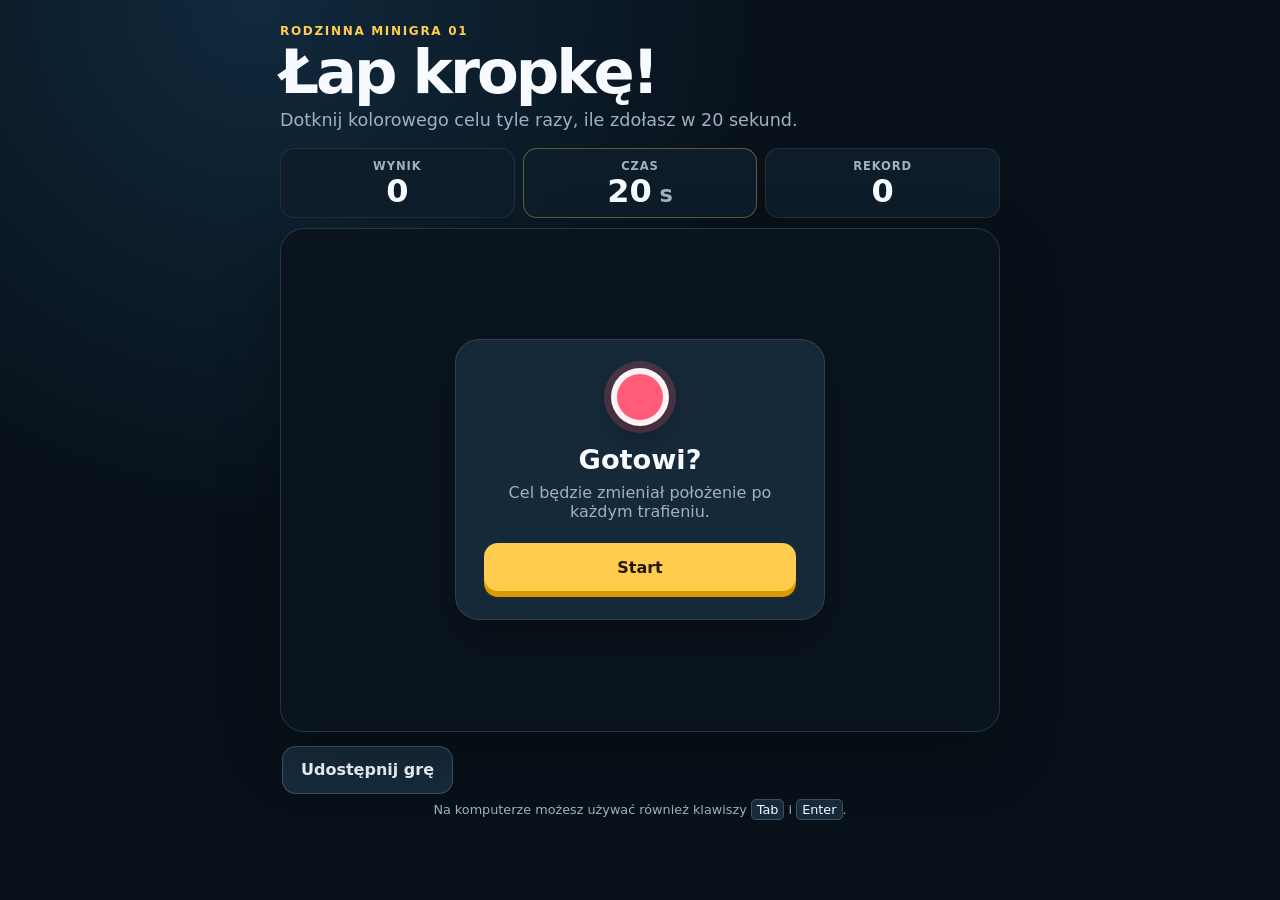
==== index.html @ 585843ab "Dodaj pierwsza gre mobilna Lap kropke" ====
<!doctype html>
<html lang="pl">
  <head>
    <meta charset="UTF-8" />
    <meta name="viewport" content="width=device-width, initial-scale=1" />
    <meta http-equiv="refresh" content="0; url=./projekty/lap-kropke/" />
    <title>Gry rodzinne</title>
  </head>
  <body>
    <p><a href="./projekty/lap-kropke/">Otwórz grę „Łap kropkę”</a></p>
  </body>
</html>
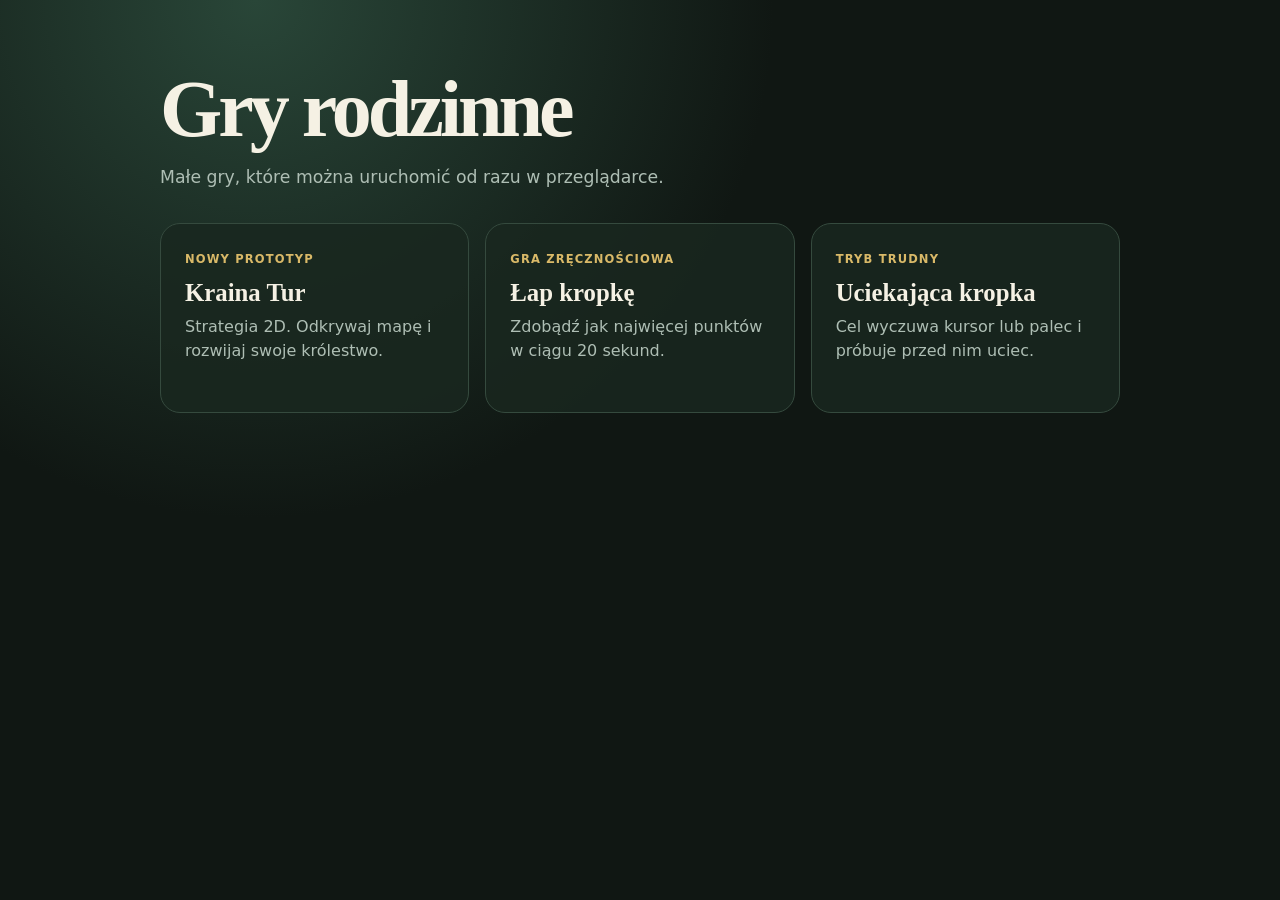
==== commit df828f79: "Dodaj pierwszy etap strategii turowej" ====
--- a/index.html
+++ b/index.html
@@ -3,10 +3,113 @@
   <head>
     <meta charset="UTF-8" />
     <meta name="viewport" content="width=device-width, initial-scale=1" />
-    <meta http-equiv="refresh" content="0; url=./projekty/lap-kropke/" />
     <title>Gry rodzinne</title>
+    <style>
+      :root {
+        font-family: Inter, "Segoe UI", system-ui, sans-serif;
+        background: #101713;
+        color: #f5f1e4;
+      }
+
+      * {
+        box-sizing: border-box;
+      }
+
+      body {
+        min-height: 100vh;
+        margin: 0;
+        background:
+          radial-gradient(circle at 20% 0%, #294638 0, transparent 38%),
+          #101713;
+      }
+
+      main {
+        width: min(960px, calc(100% - 32px));
+        margin: 0 auto;
+        padding: 64px 0;
+      }
+
+      h1 {
+        margin: 0;
+        font-family: Georgia, serif;
+        font-size: clamp(2.5rem, 8vw, 5rem);
+        letter-spacing: -0.05em;
+      }
+
+      .lead {
+        max-width: 560px;
+        margin: 12px 0 36px;
+        color: #aebeb4;
+        font-size: 1.08rem;
+      }
+
+      .games {
+        display: grid;
+        grid-template-columns: repeat(auto-fit, minmax(240px, 1fr));
+        gap: 16px;
+      }
+
+      .game-card {
+        min-height: 190px;
+        padding: 24px;
+        border: 1px solid #354a3e;
+        border-radius: 20px;
+        background: rgb(25 39 31 / 85%);
+        color: inherit;
+        text-decoration: none;
+        transition: transform 150ms ease, border-color 150ms ease;
+      }
+
+      .game-card:hover {
+        transform: translateY(-3px);
+        border-color: #e2bd6c;
+      }
+
+      .game-card span {
+        color: #d9b968;
+        font-size: 0.72rem;
+        font-weight: 800;
+        letter-spacing: 0.1em;
+        text-transform: uppercase;
+      }
+
+      .game-card h2 {
+        margin: 12px 0 8px;
+        font-family: Georgia, serif;
+        font-size: 1.55rem;
+      }
+
+      .game-card p {
+        margin: 0;
+        color: #aebeb4;
+        line-height: 1.5;
+      }
+    </style>
   </head>
   <body>
-    <p><a href="./projekty/lap-kropke/">Otwórz grę „Łap kropkę”</a></p>
+    <main>
+      <h1>Gry rodzinne</h1>
+      <p class="lead">Małe gry, które można uruchomić od razu w przeglądarce.</p>
+
+      <section class="games" aria-label="Lista gier">
+        <a class="game-card" href="./projekty/strategia-turowa/">
+          <span>Nowy prototyp</span>
+          <h2>Kraina Tur</h2>
+          <p>Strategia 2D. Odkrywaj mapę i rozwijaj swoje królestwo.</p>
+        </a>
+
+        <a class="game-card" href="./projekty/lap-kropke/">
+          <span>Gra zręcznościowa</span>
+          <h2>Łap kropkę</h2>
+          <p>Zdobądź jak najwięcej punktów w ciągu 20 sekund.</p>
+        </a>
+
+        <a class="game-card" href="./projekty/uciekajaca-kropka/">
+          <span>Tryb trudny</span>
+          <h2>Uciekająca kropka</h2>
+          <p>Cel wyczuwa kursor lub palec i próbuje przed nim uciec.</p>
+        </a>
+      </section>
+    </main>
   </body>
 </html>
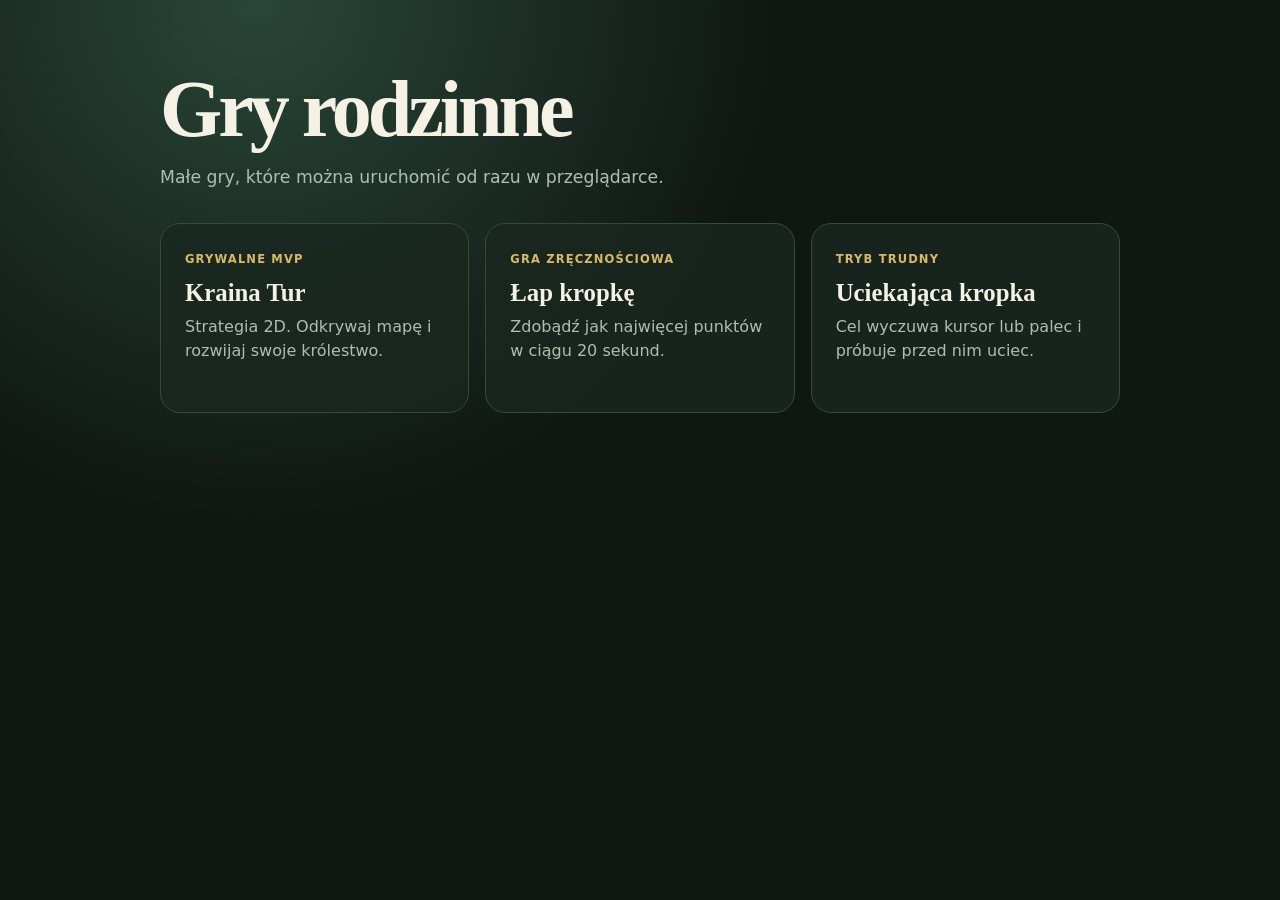
==== commit c30627c4: "Przygotuj kandydat wydaniowy MVP" ====
--- a/index.html
+++ b/index.html
@@ -93,7 +93,7 @@
 
       <section class="games" aria-label="Lista gier">
         <a class="game-card" href="./projekty/strategia-turowa/">
-          <span>Nowy prototyp</span>
+          <span>Grywalne MVP</span>
           <h2>Kraina Tur</h2>
           <p>Strategia 2D. Odkrywaj mapę i rozwijaj swoje królestwo.</p>
         </a>
